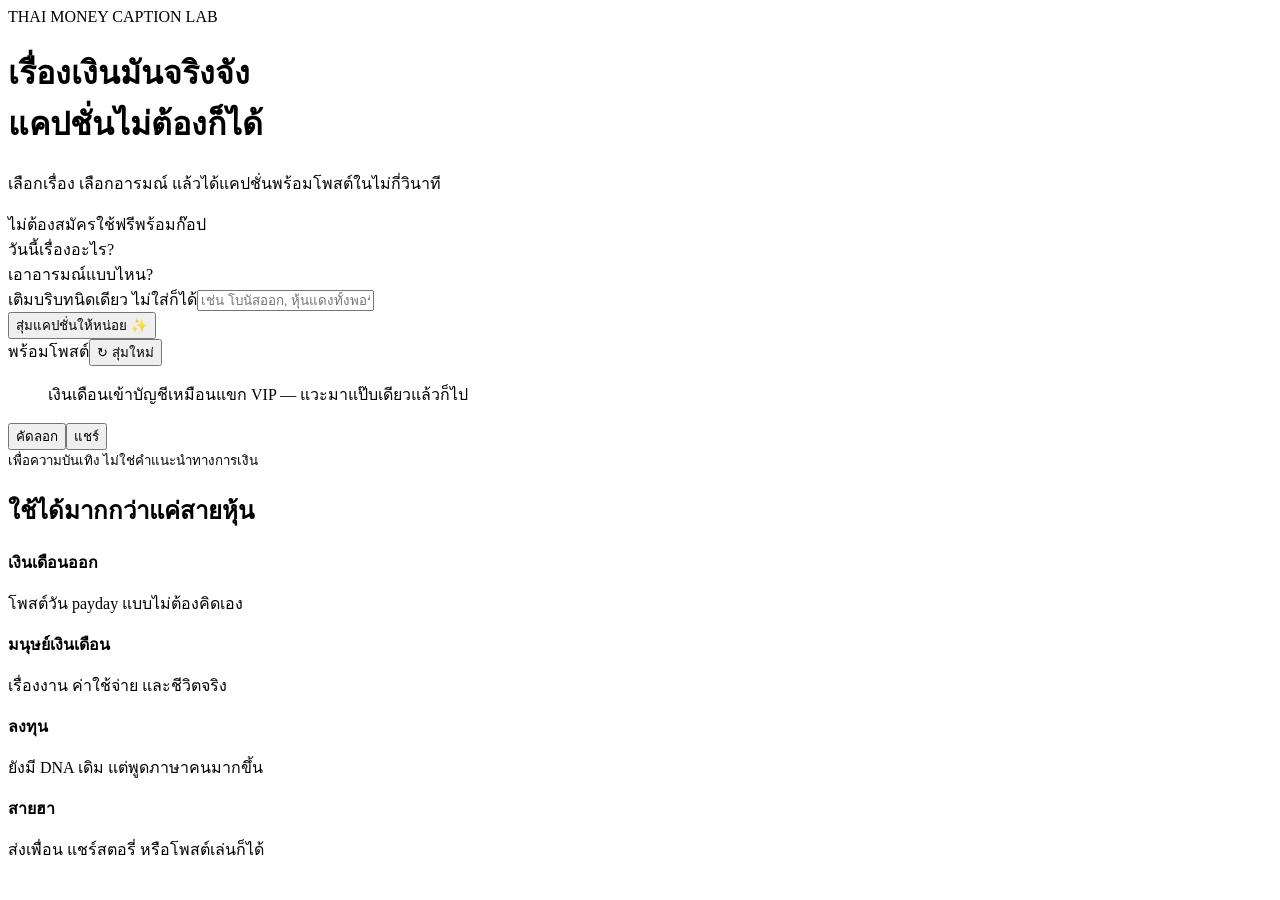
==== index.html @ fc8c6a6c "Add mass-friendly landing page" ====
<!doctype html>
<html lang="th">
<head>
<meta charset="utf-8">
<meta name="viewport" content="width=device-width,initial-scale=1">
<meta name="theme-color" content="#111111">
<title>Caption เงินๆ — แคปชั่นเรื่องเงินที่พร้อมโพสต์</title>
<meta name="description" content="สร้างแคปชั่นไทยเรื่องเงิน งาน ออม ลงทุน และชีวิตมนุษย์เงินเดือนในไม่กี่วินาที">
<link rel="stylesheet" href="styles.css">
</head>
<body>
<main class="shell">
<header class="hero">
<div class="eyebrow">THAI MONEY CAPTION LAB</div>
<h1>เรื่องเงินมันจริงจัง<br><span>แคปชั่นไม่ต้องก็ได้</span></h1>
<p>เลือกเรื่อง เลือกอารมณ์ แล้วได้แคปชั่นพร้อมโพสต์ในไม่กี่วินาที</p>
<div class="trust-row"><span>ไม่ต้องสมัคร</span><span>ใช้ฟรี</span><span>พร้อมก๊อป</span></div>
</header>
<section class="generator card">
<div class="field"><label>วันนี้เรื่องอะไร?</label><div id="topics" class="chips"></div></div>
<div class="field"><label>เอาอารมณ์แบบไหน?</label><div id="tones" class="chips"></div></div>
<div class="field"><label for="context">เติมบริบทนิดเดียว <span>ไม่ใส่ก็ได้</span></label><input id="context" maxlength="80" placeholder="เช่น โบนัสออก, หุ้นแดงทั้งพอร์ต, เดือนนี้อยากประหยัด"></div>
<button id="generate" class="primary">สุ่มแคปชั่นให้หน่อย ✨</button>
</section>
<section class="result card">
<div class="result-top"><span class="pill">พร้อมโพสต์</span><button id="refresh" class="ghost">↻ สุ่มใหม่</button></div>
<blockquote id="caption">เงินเดือนเข้าบัญชีเหมือนแขก VIP — แวะมาแป๊บเดียวแล้วก็ไป</blockquote>
<div class="actions"><button id="copy" class="secondary">คัดลอก</button><button id="share" class="secondary">แชร์</button></div>
<small>เพื่อความบันเทิง ไม่ใช่คำแนะนำทางการเงิน</small>
</section>
<section class="why"><h2>ใช้ได้มากกว่าแค่สายหุ้น</h2><div class="grid"><article><b>เงินเดือนออก</b><p>โพสต์วัน payday แบบไม่ต้องคิดเอง</p></article><article><b>มนุษย์เงินเดือน</b><p>เรื่องงาน ค่าใช้จ่าย และชีวิตจริง</p></article><article><b>ลงทุน</b><p>ยังมี DNA เดิม แต่พูดภาษาคนมากขึ้น</p></article><article><b>สายฮา</b><p>ส่งเพื่อน แชร์สตอรี่ หรือโพสต์เล่นก็ได้</p></article></div></section>
</main>
<div id="toast" class="toast" role="status"></div>
<script src="app.js"></script>
</body>
</html>
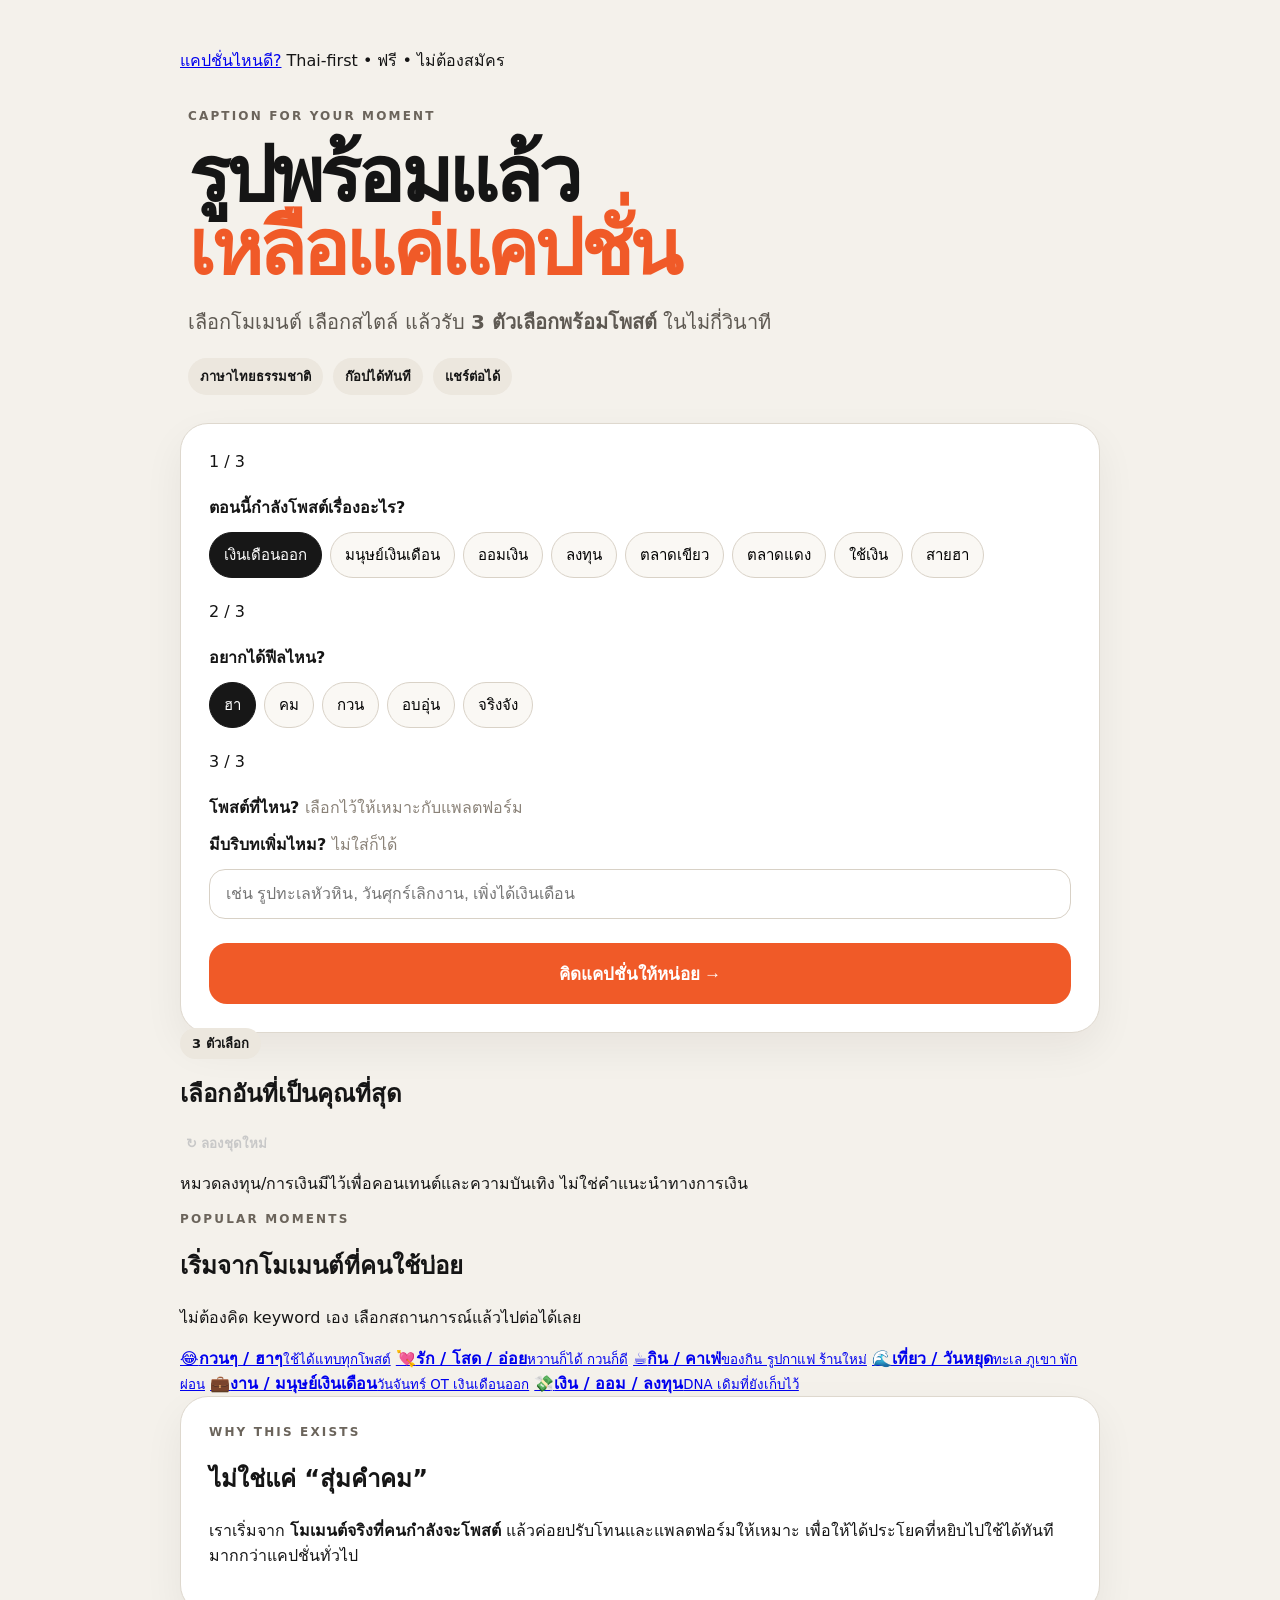
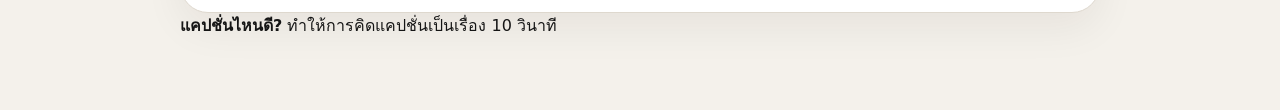
==== commit f2065486: "Reposition homepage as mass Thai caption engine" ====
--- a/index.html
+++ b/index.html
@@ -1,36 +1,101 @@
 <!doctype html>
 <html lang="th">
 <head>
-<meta charset="utf-8">
-<meta name="viewport" content="width=device-width,initial-scale=1">
-<meta name="theme-color" content="#111111">
-<title>Caption เงินๆ — แคปชั่นเรื่องเงินที่พร้อมโพสต์</title>
-<meta name="description" content="สร้างแคปชั่นไทยเรื่องเงิน งาน ออม ลงทุน และชีวิตมนุษย์เงินเดือนในไม่กี่วินาที">
-<link rel="stylesheet" href="styles.css">
+  <meta charset="utf-8">
+  <meta name="viewport" content="width=device-width,initial-scale=1">
+  <meta name="theme-color" content="#111111">
+  <title>แคปชั่นไหนดี — แคปชั่นไทยพร้อมโพสต์ กวนๆ รัก เที่ยว กิน งาน เงิน</title>
+  <meta name="description" content="คิดแคปชั่นไม่ออก? เลือกโมเมนต์และสไตล์ แล้วรับ 3 แคปชั่นไทยพร้อมโพสต์ สำหรับ IG TikTok Facebook และ Threads">
+  <meta property="og:title" content="แคปชั่นไหนดี — รูปพร้อมแล้ว เหลือแค่แคปชั่น">
+  <meta property="og:description" content="เลือกโมเมนต์ + สไตล์ แล้วรับ 3 แคปชั่นไทยพร้อมโพสต์">
+  <link rel="stylesheet" href="styles.css">
 </head>
 <body>
-<main class="shell">
-<header class="hero">
-<div class="eyebrow">THAI MONEY CAPTION LAB</div>
-<h1>เรื่องเงินมันจริงจัง<br><span>แคปชั่นไม่ต้องก็ได้</span></h1>
-<p>เลือกเรื่อง เลือกอารมณ์ แล้วได้แคปชั่นพร้อมโพสต์ในไม่กี่วินาที</p>
-<div class="trust-row"><span>ไม่ต้องสมัคร</span><span>ใช้ฟรี</span><span>พร้อมก๊อป</span></div>
-</header>
-<section class="generator card">
-<div class="field"><label>วันนี้เรื่องอะไร?</label><div id="topics" class="chips"></div></div>
-<div class="field"><label>เอาอารมณ์แบบไหน?</label><div id="tones" class="chips"></div></div>
-<div class="field"><label for="context">เติมบริบทนิดเดียว <span>ไม่ใส่ก็ได้</span></label><input id="context" maxlength="80" placeholder="เช่น โบนัสออก, หุ้นแดงทั้งพอร์ต, เดือนนี้อยากประหยัด"></div>
-<button id="generate" class="primary">สุ่มแคปชั่นให้หน่อย ✨</button>
-</section>
-<section class="result card">
-<div class="result-top"><span class="pill">พร้อมโพสต์</span><button id="refresh" class="ghost">↻ สุ่มใหม่</button></div>
-<blockquote id="caption">เงินเดือนเข้าบัญชีเหมือนแขก VIP — แวะมาแป๊บเดียวแล้วก็ไป</blockquote>
-<div class="actions"><button id="copy" class="secondary">คัดลอก</button><button id="share" class="secondary">แชร์</button></div>
-<small>เพื่อความบันเทิง ไม่ใช่คำแนะนำทางการเงิน</small>
-</section>
-<section class="why"><h2>ใช้ได้มากกว่าแค่สายหุ้น</h2><div class="grid"><article><b>เงินเดือนออก</b><p>โพสต์วัน payday แบบไม่ต้องคิดเอง</p></article><article><b>มนุษย์เงินเดือน</b><p>เรื่องงาน ค่าใช้จ่าย และชีวิตจริง</p></article><article><b>ลงทุน</b><p>ยังมี DNA เดิม แต่พูดภาษาคนมากขึ้น</p></article><article><b>สายฮา</b><p>ส่งเพื่อน แชร์สตอรี่ หรือโพสต์เล่นก็ได้</p></article></div></section>
-</main>
-<div id="toast" class="toast" role="status"></div>
-<script src="app.js"></script>
+  <main class="shell">
+    <nav class="nav">
+      <a class="brand" href="index.html">แคปชั่นไหนดี<span>?</span></a>
+      <span class="nav-note">Thai-first • ฟรี • ไม่ต้องสมัคร</span>
+    </nav>
+
+    <header class="hero">
+      <div class="eyebrow">CAPTION FOR YOUR MOMENT</div>
+      <h1>รูปพร้อมแล้ว<br><span>เหลือแค่แคปชั่น</span></h1>
+      <p>เลือกโมเมนต์ เลือกสไตล์ แล้วรับ <strong>3 ตัวเลือกพร้อมโพสต์</strong> ในไม่กี่วินาที</p>
+      <div class="trust-row"><span>ภาษาไทยธรรมชาติ</span><span>ก๊อปได้ทันที</span><span>แชร์ต่อได้</span></div>
+    </header>
+
+    <section class="generator card" aria-labelledby="generator-title">
+      <div class="section-kicker">1 / 3</div>
+      <div class="field">
+        <label id="generator-title">ตอนนี้กำลังโพสต์เรื่องอะไร?</label>
+        <div id="topics" class="chips topic-chips"></div>
+      </div>
+
+      <div class="section-kicker">2 / 3</div>
+      <div class="field">
+        <label>อยากได้ฟีลไหน?</label>
+        <div id="tones" class="chips"></div>
+      </div>
+
+      <div class="section-kicker">3 / 3</div>
+      <div class="field split-field">
+        <div>
+          <label>โพสต์ที่ไหน? <span>เลือกไว้ให้เหมาะกับแพลตฟอร์ม</span></label>
+          <div id="platforms" class="chips"></div>
+        </div>
+        <div>
+          <label for="context">มีบริบทเพิ่มไหม? <span>ไม่ใส่ก็ได้</span></label>
+          <input id="context" maxlength="90" placeholder="เช่น รูปทะเลหัวหิน, วันศุกร์เลิกงาน, เพิ่งได้เงินเดือน">
+        </div>
+      </div>
+
+      <button id="generate" class="primary">คิดแคปชั่นให้หน่อย <span>→</span></button>
+    </section>
+
+    <section class="result-wrap" aria-live="polite">
+      <div class="result-heading">
+        <div>
+          <span class="pill dark">3 ตัวเลือก</span>
+          <h2>เลือกอันที่เป็นคุณที่สุด</h2>
+        </div>
+        <button id="refresh" class="ghost">↻ ลองชุดใหม่</button>
+      </div>
+      <div id="results" class="results-grid"></div>
+      <p class="disclaimer">หมวดลงทุน/การเงินมีไว้เพื่อคอนเทนต์และความบันเทิง ไม่ใช่คำแนะนำทางการเงิน</p>
+    </section>
+
+    <section class="discover">
+      <div class="discover-head">
+        <div>
+          <div class="eyebrow">POPULAR MOMENTS</div>
+          <h2>เริ่มจากโมเมนต์ที่คนใช้บ่อย</h2>
+        </div>
+        <p>ไม่ต้องคิด keyword เอง เลือกสถานการณ์แล้วไปต่อได้เลย</p>
+      </div>
+      <div class="category-grid">
+        <a href="caption-funny.html"><span>😂</span><b>กวนๆ / ฮาๆ</b><small>ใช้ได้แทบทุกโพสต์</small></a>
+        <a href="caption-love.html"><span>💘</span><b>รัก / โสด / อ่อย</b><small>หวานก็ได้ กวนก็ดี</small></a>
+        <a href="caption-food.html"><span>☕</span><b>กิน / คาเฟ่</b><small>ของกิน รูปกาแฟ ร้านใหม่</small></a>
+        <a href="caption-travel.html"><span>🌊</span><b>เที่ยว / วันหยุด</b><small>ทะเล ภูเขา พักผ่อน</small></a>
+        <a href="caption-work.html"><span>💼</span><b>งาน / มนุษย์เงินเดือน</b><small>วันจันทร์ OT เงินเดือนออก</small></a>
+        <a href="caption-money.html"><span>💸</span><b>เงิน / ออม / ลงทุน</b><small>DNA เดิมที่ยังเก็บไว้</small></a>
+      </div>
+    </section>
+
+    <section class="positioning card">
+      <div>
+        <div class="eyebrow">WHY THIS EXISTS</div>
+        <h2>ไม่ใช่แค่ “สุ่มคำคม”</h2>
+      </div>
+      <p>เราเริ่มจาก <strong>โมเมนต์จริงที่คนกำลังจะโพสต์</strong> แล้วค่อยปรับโทนและแพลตฟอร์มให้เหมาะ เพื่อให้ได้ประโยคที่หยิบไปใช้ได้ทันทีมากกว่าแคปชั่นทั่วไป</p>
+    </section>
+
+    <footer>
+      <b>แคปชั่นไหนดี?</b>
+      <span>ทำให้การคิดแคปชั่นเป็นเรื่อง 10 วินาที</span>
+    </footer>
+  </main>
+  <div id="toast" class="toast" role="status"></div>
+  <script src="app.js"></script>
 </body>
 </html>
--- a/styles.css
+++ b/styles.css
@@ -0,0 +1 @@
+*{box-sizing:border-box}body{margin:0;font-family:Inter,system-ui,-apple-system,BlinkMacSystemFont,"Segoe UI",sans-serif;background:#f4f1eb;color:#151515}.shell{width:min(920px,92vw);margin:auto;padding:48px 0 72px}.hero{padding:36px 8px 28px}.eyebrow{font-size:12px;letter-spacing:.18em;font-weight:800;color:#6b645b}.hero h1{font-size:clamp(42px,8vw,78px);line-height:.94;margin:16px 0 20px;letter-spacing:-.05em}.hero h1 span{color:#f05a28}.hero p{font-size:20px;line-height:1.6;color:#5e5952;max-width:620px}.trust-row{display:flex;gap:10px;flex-wrap:wrap;margin-top:20px}.trust-row span,.pill{background:#ece7de;border-radius:999px;padding:8px 12px;font-size:13px;font-weight:700}.card{background:#fff;border:1px solid #ded8ce;border-radius:28px;padding:28px;box-shadow:0 16px 40px rgba(28,24,20,.06)}.generator{display:grid;gap:24px}.field label{display:block;font-weight:800;margin-bottom:12px}.field label span{font-weight:500;color:#8a8278}.chips{display:flex;flex-wrap:wrap;gap:8px}.chip{border:1px solid #d9d2c7;background:#faf8f4;padding:10px 14px;border-radius:999px;cursor:pointer;font-size:15px}.chip.active{background:#171717;color:#fff;border-color:#171717}input{width:100%;border:1px solid #d8d1c6;border-radius:16px;padding:15px 16px;font-size:16px;outline:none}input:focus{border-color:#171717}.primary,.secondary,.ghost{border:0;cursor:pointer;font-weight:800}.primary{background:#f05a28;color:#fff;border-radius:18px;padding:17px;font-size:17px}.primary:hover{transform:translateY(-1px)}.result{margin-top:18px;background:#171717;color:#fff}.result-top{display:flex;justify-content:space-between;align-items:center}.result .pill{background:#2a2a2a}.ghost{background:transparent;color:#c8c8c8}.result blockquote{margin:30px 0;font-size:clamp(26px,5vw,42px);line-height:1.25;font-weight:800;letter-spacing:-.03em}.actions{display:flex;gap:10px}.secondary{background:#fff;color:#171717;padding:12px 16px;border-radius:14px}.result small{display:block;color:#8f8f8f;margin-top:18px}.why{padding:44px 4px}.why h2{font-size:32px}.grid{display:grid;grid-template-columns:repeat(2,1fr);gap:12px}.grid article{background:#ebe5db;border-radius:22px;padding:22px}.grid b{font-size:18px}.grid p{color:#6b645b;line-height:1.5}.toast{position:fixed;left:50%;bottom:28px;transform:translateX(-50%) translateY(20px);background:#171717;color:#fff;padding:12px 16px;border-radius:999px;opacity:0;pointer-events:none;transition:.2s}.toast.show{opacity:1;transform:translateX(-50%) translateY(0)}@media(max-width:620px){.shell{padding-top:20px}.hero{padding-top:12px}.card{padding:20px;border-radius:22px}.grid{grid-template-columns:1fr}.hero p{font-size:17px}}
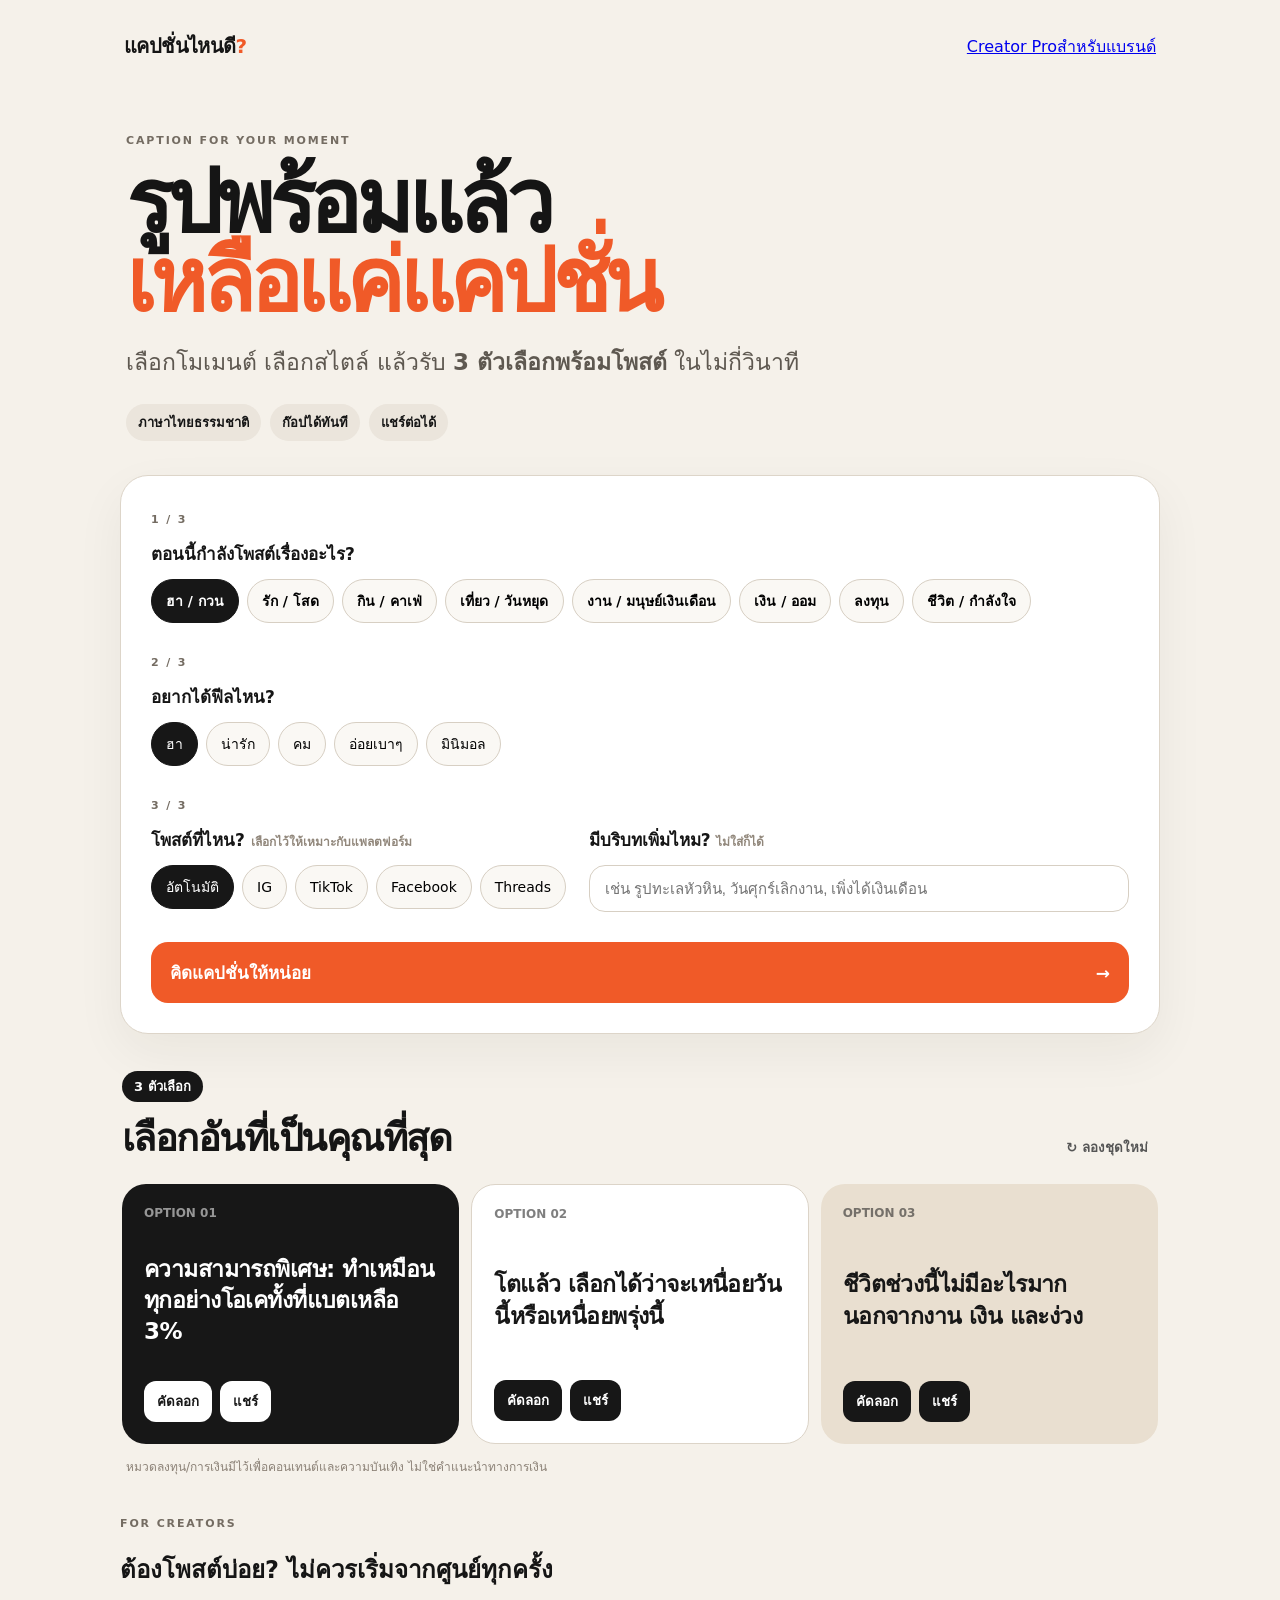
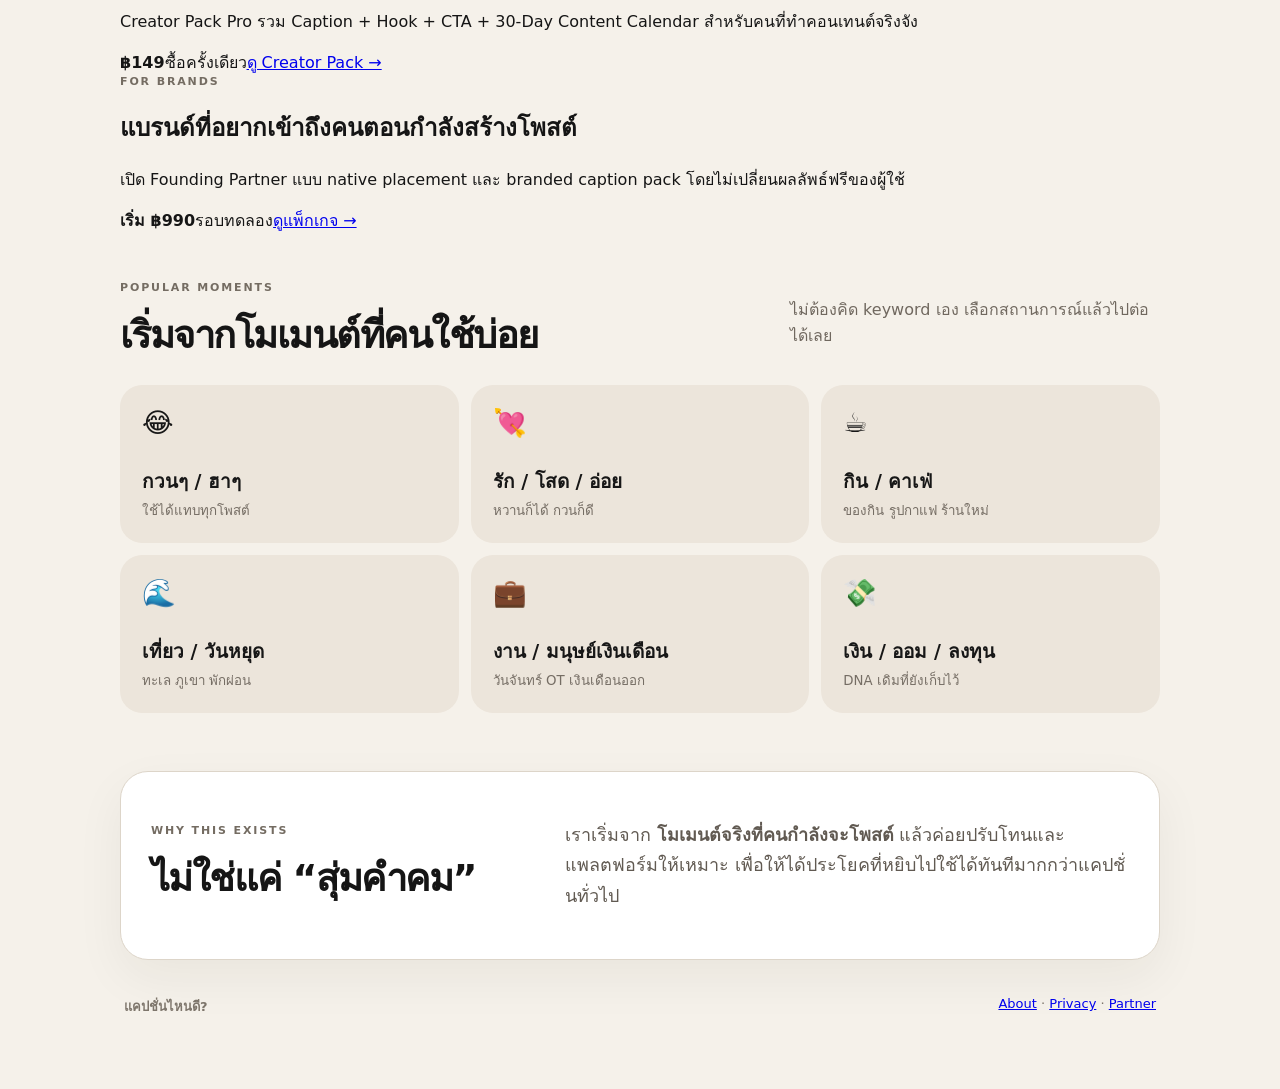
==== commit c3d8b0dd: "Add monetization paths to homepage" ====
--- a/index.html
+++ b/index.html
@@ -14,7 +14,7 @@
   <main class="shell">
     <nav class="nav">
       <a class="brand" href="index.html">แคปชั่นไหนดี<span>?</span></a>
-      <span class="nav-note">Thai-first • ฟรี • ไม่ต้องสมัคร</span>
+      <div class="nav-links"><a href="pro.html">Creator Pro</a><a href="partners.html">สำหรับแบรนด์</a></div>
     </nav>
 
     <header class="hero">
@@ -30,13 +30,11 @@
         <label id="generator-title">ตอนนี้กำลังโพสต์เรื่องอะไร?</label>
         <div id="topics" class="chips topic-chips"></div>
       </div>
-
       <div class="section-kicker">2 / 3</div>
       <div class="field">
         <label>อยากได้ฟีลไหน?</label>
         <div id="tones" class="chips"></div>
       </div>
-
       <div class="section-kicker">3 / 3</div>
       <div class="field split-field">
         <div>
@@ -48,28 +46,32 @@
           <input id="context" maxlength="90" placeholder="เช่น รูปทะเลหัวหิน, วันศุกร์เลิกงาน, เพิ่งได้เงินเดือน">
         </div>
       </div>
-
       <button id="generate" class="primary">คิดแคปชั่นให้หน่อย <span>→</span></button>
     </section>
 
     <section class="result-wrap" aria-live="polite">
       <div class="result-heading">
-        <div>
-          <span class="pill dark">3 ตัวเลือก</span>
-          <h2>เลือกอันที่เป็นคุณที่สุด</h2>
-        </div>
+        <div><span class="pill dark">3 ตัวเลือก</span><h2>เลือกอันที่เป็นคุณที่สุด</h2></div>
         <button id="refresh" class="ghost">↻ ลองชุดใหม่</button>
       </div>
       <div id="results" class="results-grid"></div>
       <p class="disclaimer">หมวดลงทุน/การเงินมีไว้เพื่อคอนเทนต์และความบันเทิง ไม่ใช่คำแนะนำทางการเงิน</p>
     </section>
 
+    <section class="revenue-strip">
+      <article class="revenue-card pro">
+        <div><div class="eyebrow">FOR CREATORS</div><h2>ต้องโพสต์บ่อย? ไม่ควรเริ่มจากศูนย์ทุกครั้ง</h2><p>Creator Pack Pro รวม Caption + Hook + CTA + 30-Day Content Calendar สำหรับคนที่ทำคอนเทนต์จริงจัง</p></div>
+        <div class="revenue-side"><strong>฿149</strong><span>ซื้อครั้งเดียว</span><a href="pro.html">ดู Creator Pack →</a></div>
+      </article>
+      <article class="revenue-card sponsor">
+        <div><div class="eyebrow">FOR BRANDS</div><h2>แบรนด์ที่อยากเข้าถึงคนตอนกำลังสร้างโพสต์</h2><p>เปิด Founding Partner แบบ native placement และ branded caption pack โดยไม่เปลี่ยนผลลัพธ์ฟรีของผู้ใช้</p></div>
+        <div class="revenue-side"><strong>เริ่ม ฿990</strong><span>รอบทดลอง</span><a href="partners.html">ดูแพ็กเกจ →</a></div>
+      </article>
+    </section>
+
     <section class="discover">
       <div class="discover-head">
-        <div>
-          <div class="eyebrow">POPULAR MOMENTS</div>
-          <h2>เริ่มจากโมเมนต์ที่คนใช้บ่อย</h2>
-        </div>
+        <div><div class="eyebrow">POPULAR MOMENTS</div><h2>เริ่มจากโมเมนต์ที่คนใช้บ่อย</h2></div>
         <p>ไม่ต้องคิด keyword เอง เลือกสถานการณ์แล้วไปต่อได้เลย</p>
       </div>
       <div class="category-grid">
@@ -83,19 +85,18 @@
     </section>
 
     <section class="positioning card">
-      <div>
-        <div class="eyebrow">WHY THIS EXISTS</div>
-        <h2>ไม่ใช่แค่ “สุ่มคำคม”</h2>
-      </div>
+      <div><div class="eyebrow">WHY THIS EXISTS</div><h2>ไม่ใช่แค่ “สุ่มคำคม”</h2></div>
       <p>เราเริ่มจาก <strong>โมเมนต์จริงที่คนกำลังจะโพสต์</strong> แล้วค่อยปรับโทนและแพลตฟอร์มให้เหมาะ เพื่อให้ได้ประโยคที่หยิบไปใช้ได้ทันทีมากกว่าแคปชั่นทั่วไป</p>
     </section>
 
     <footer>
       <b>แคปชั่นไหนดี?</b>
-      <span>ทำให้การคิดแคปชั่นเป็นเรื่อง 10 วินาที</span>
+      <span><a href="about.html">About</a> · <a href="privacy.html">Privacy</a> · <a href="partners.html">Partner</a></span>
     </footer>
   </main>
   <div id="toast" class="toast" role="status"></div>
+  <script src="monetization.js"></script>
   <script src="app.js"></script>
+  <script src="revenue.js"></script>
 </body>
 </html>
--- a/styles.css
+++ b/styles.css
@@ -1 +1 @@
-*{box-sizing:border-box}body{margin:0;font-family:Inter,system-ui,-apple-system,BlinkMacSystemFont,"Segoe UI",sans-serif;background:#f4f1eb;color:#151515}.shell{width:min(920px,92vw);margin:auto;padding:48px 0 72px}.hero{padding:36px 8px 28px}.eyebrow{font-size:12px;letter-spacing:.18em;font-weight:800;color:#6b645b}.hero h1{font-size:clamp(42px,8vw,78px);line-height:.94;margin:16px 0 20px;letter-spacing:-.05em}.hero h1 span{color:#f05a28}.hero p{font-size:20px;line-height:1.6;color:#5e5952;max-width:620px}.trust-row{display:flex;gap:10px;flex-wrap:wrap;margin-top:20px}.trust-row span,.pill{background:#ece7de;border-radius:999px;padding:8px 12px;font-size:13px;font-weight:700}.card{background:#fff;border:1px solid #ded8ce;border-radius:28px;padding:28px;box-shadow:0 16px 40px rgba(28,24,20,.06)}.generator{display:grid;gap:24px}.field label{display:block;font-weight:800;margin-bottom:12px}.field label span{font-weight:500;color:#8a8278}.chips{display:flex;flex-wrap:wrap;gap:8px}.chip{border:1px solid #d9d2c7;background:#faf8f4;padding:10px 14px;border-radius:999px;cursor:pointer;font-size:15px}.chip.active{background:#171717;color:#fff;border-color:#171717}input{width:100%;border:1px solid #d8d1c6;border-radius:16px;padding:15px 16px;font-size:16px;outline:none}input:focus{border-color:#171717}.primary,.secondary,.ghost{border:0;cursor:pointer;font-weight:800}.primary{background:#f05a28;color:#fff;border-radius:18px;padding:17px;font-size:17px}.primary:hover{transform:translateY(-1px)}.result{margin-top:18px;background:#171717;color:#fff}.result-top{display:flex;justify-content:space-between;align-items:center}.result .pill{background:#2a2a2a}.ghost{background:transparent;color:#c8c8c8}.result blockquote{margin:30px 0;font-size:clamp(26px,5vw,42px);line-height:1.25;font-weight:800;letter-spacing:-.03em}.actions{display:flex;gap:10px}.secondary{background:#fff;color:#171717;padding:12px 16px;border-radius:14px}.result small{display:block;color:#8f8f8f;margin-top:18px}.why{padding:44px 4px}.why h2{font-size:32px}.grid{display:grid;grid-template-columns:repeat(2,1fr);gap:12px}.grid article{background:#ebe5db;border-radius:22px;padding:22px}.grid b{font-size:18px}.grid p{color:#6b645b;line-height:1.5}.toast{position:fixed;left:50%;bottom:28px;transform:translateX(-50%) translateY(20px);background:#171717;color:#fff;padding:12px 16px;border-radius:999px;opacity:0;pointer-events:none;transition:.2s}.toast.show{opacity:1;transform:translateX(-50%) translateY(0)}@media(max-width:620px){.shell{padding-top:20px}.hero{padding-top:12px}.card{padding:20px;border-radius:22px}.grid{grid-template-columns:1fr}.hero p{font-size:17px}}+*{box-sizing:border-box}html{scroll-behavior:smooth}body{margin:0;font-family:Inter,system-ui,-apple-system,BlinkMacSystemFont,"Segoe UI",sans-serif;background:#f5f1ea;color:#151515}.shell{width:min(1040px,92vw);margin:auto;padding:22px 0 72px}.nav{display:flex;justify-content:space-between;align-items:center;padding:8px 4px 20px}.brand{font-size:20px;font-weight:900;text-decoration:none;color:#151515;letter-spacing:-.03em}.brand span{color:#f05a28}.nav-note{font-size:13px;color:#756d63}.hero{padding:52px 6px 34px}.eyebrow,.section-kicker{font-size:11px;letter-spacing:.17em;font-weight:900;color:#746c62}.hero h1{font-size:clamp(48px,8vw,86px);line-height:.92;margin:16px 0 22px;letter-spacing:-.06em;max-width:900px}.hero h1 span{color:#f05a28}.hero p{font-size:clamp(18px,2.2vw,23px);line-height:1.6;color:#5e5850;max-width:720px}.trust-row{display:flex;gap:9px;flex-wrap:wrap;margin-top:22px}.trust-row span,.pill{background:#ebe5dc;border-radius:999px;padding:8px 12px;font-size:13px;font-weight:800}.card{background:#fff;border:1px solid #ddd5c9;border-radius:28px;padding:30px;box-shadow:0 18px 50px rgba(43,34,24,.055)}.generator{display:grid;gap:14px}.section-kicker{margin-top:7px}.field{margin-bottom:12px}.field label{display:block;font-weight:900;font-size:17px;margin-bottom:12px}.field label span{font-size:12px;font-weight:600;color:#91877b}.chips{display:flex;flex-wrap:wrap;gap:8px}.chip{border:1px solid #d7cfc3;background:#faf8f4;padding:10px 14px;border-radius:999px;cursor:pointer;font-size:14px;transition:.15s}.chip:hover{transform:translateY(-1px);border-color:#999084}.chip.active{background:#171717;color:#fff;border-color:#171717}.topic-chips .chip{font-weight:800}.split-field{display:grid;grid-template-columns:1fr 1.3fr;gap:22px}input{width:100%;border:1px solid #d7cfc3;border-radius:16px;padding:14px 15px;font-size:15px;outline:none;background:#fff}input:focus{border-color:#171717;box-shadow:0 0 0 3px rgba(23,23,23,.05)}button{font-family:inherit}.primary,.secondary,.ghost{border:0;cursor:pointer;font-weight:900}.primary{display:flex;align-items:center;justify-content:space-between;background:#f05a28;color:#fff;border-radius:17px;padding:17px 19px;font-size:17px;margin-top:4px}.primary:hover{transform:translateY(-1px)}.result-wrap{padding:42px 2px 28px}.result-heading{display:flex;justify-content:space-between;align-items:end;gap:18px;margin-bottom:16px}.result-heading h2,.discover h2,.positioning h2{font-size:clamp(26px,4vw,38px);letter-spacing:-.04em;margin:10px 0 0}.pill.dark{background:#171717;color:#fff}.ghost{background:transparent;color:#555;padding:10px}.results-grid{display:grid;grid-template-columns:repeat(3,1fr);gap:12px}.result-card{display:flex;flex-direction:column;justify-content:space-between;min-height:260px;background:#171717;color:#fff;border-radius:24px;padding:22px}.result-card:nth-child(2){background:#fff;color:#171717;border:1px solid #dcd4c8}.result-card:nth-child(3){background:#e9dfd0;color:#171717}.result-number{font-size:12px;font-weight:900;opacity:.55}.result-text{font-size:23px;line-height:1.35;font-weight:900;letter-spacing:-.025em;margin:22px 0}.result-actions{display:flex;gap:8px}.secondary{background:#fff;color:#171717;padding:10px 13px;border-radius:12px}.result-card:nth-child(2) .secondary,.result-card:nth-child(3) .secondary{background:#171717;color:#fff}.disclaimer{font-size:12px;color:#8b8176;margin:13px 4px}.discover{padding:48px 0}.discover-head{display:flex;justify-content:space-between;align-items:end;gap:24px;margin-bottom:20px}.discover-head p{max-width:370px;color:#70685f;line-height:1.6}.category-grid{display:grid;grid-template-columns:repeat(3,1fr);gap:12px}.category-grid a{display:flex;flex-direction:column;min-height:158px;text-decoration:none;color:#171717;background:#ece5db;border-radius:22px;padding:22px;transition:.15s}.category-grid a:hover{transform:translateY(-3px)}.category-grid span{font-size:27px}.category-grid b{font-size:19px;margin-top:auto}.category-grid small{color:#756d64;margin-top:4px}.positioning{display:grid;grid-template-columns:.8fr 1.2fr;gap:38px;align-items:center;margin-top:10px}.positioning p{font-size:18px;line-height:1.7;color:#615a52}footer{display:flex;justify-content:space-between;color:#7d756b;padding:36px 4px 0;font-size:13px}.toast{position:fixed;left:50%;bottom:26px;transform:translateX(-50%) translateY(18px);background:#171717;color:#fff;padding:11px 15px;border-radius:999px;opacity:0;pointer-events:none;transition:.2s;z-index:9}.toast.show{opacity:1;transform:translateX(-50%) translateY(0)}.seo-page .hero{padding-bottom:20px}.caption-list{display:grid;gap:10px;margin:18px 0}.caption-row{display:flex;justify-content:space-between;gap:18px;align-items:center;background:#fff;border:1px solid #ded6cb;border-radius:17px;padding:16px}.caption-row p{margin:0;font-weight:750;line-height:1.45}.back-link{display:inline-block;margin-top:18px;color:#151515;font-weight:800}.cta-box{margin-top:28px}@media(max-width:760px){.shell{padding-top:10px}.nav-note{display:none}.hero{padding:36px 2px 26px}.card{padding:21px;border-radius:22px}.split-field,.positioning{grid-template-columns:1fr}.results-grid,.category-grid{grid-template-columns:1fr}.result-card{min-height:190px}.discover-head,.result-heading{align-items:flex-start;flex-direction:column}.result-heading .ghost{padding-left:0}.discover{padding:38px 0}.category-grid a{min-height:126px}footer{flex-direction:column;gap:6px}}
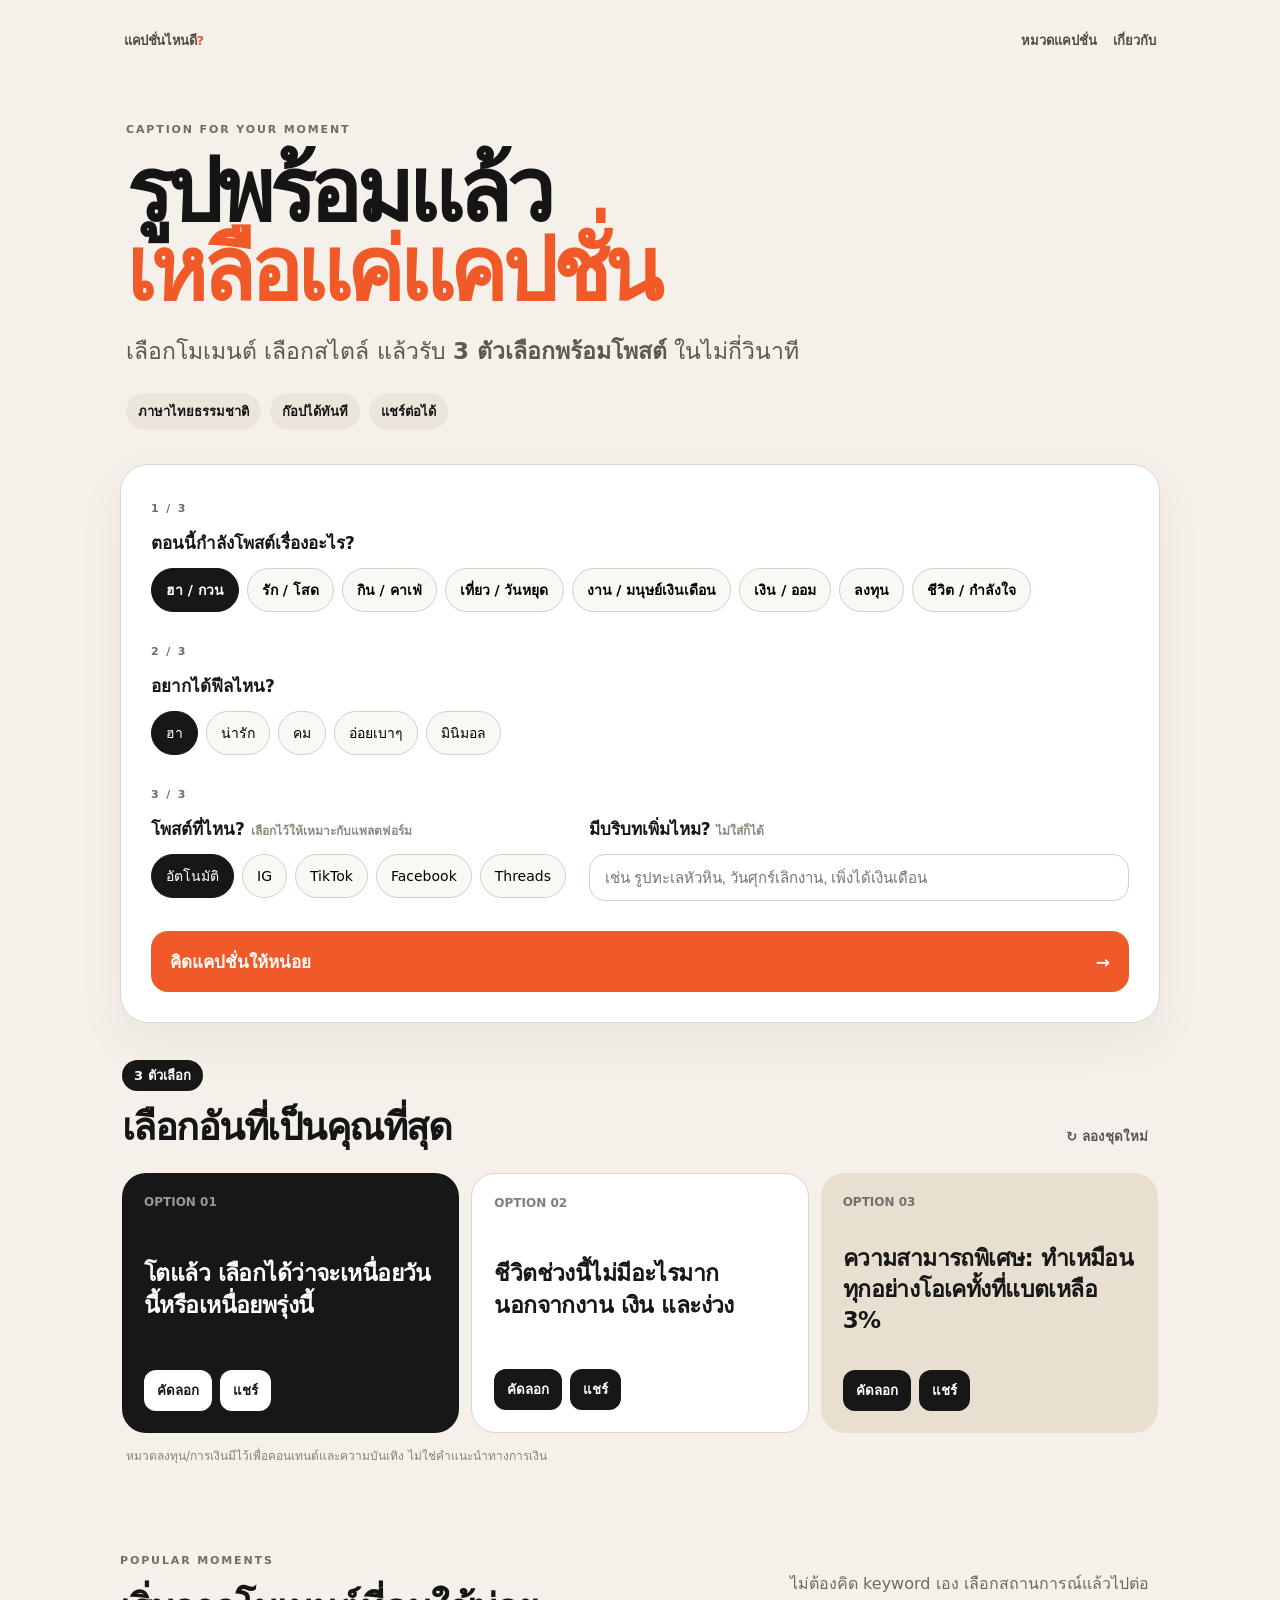
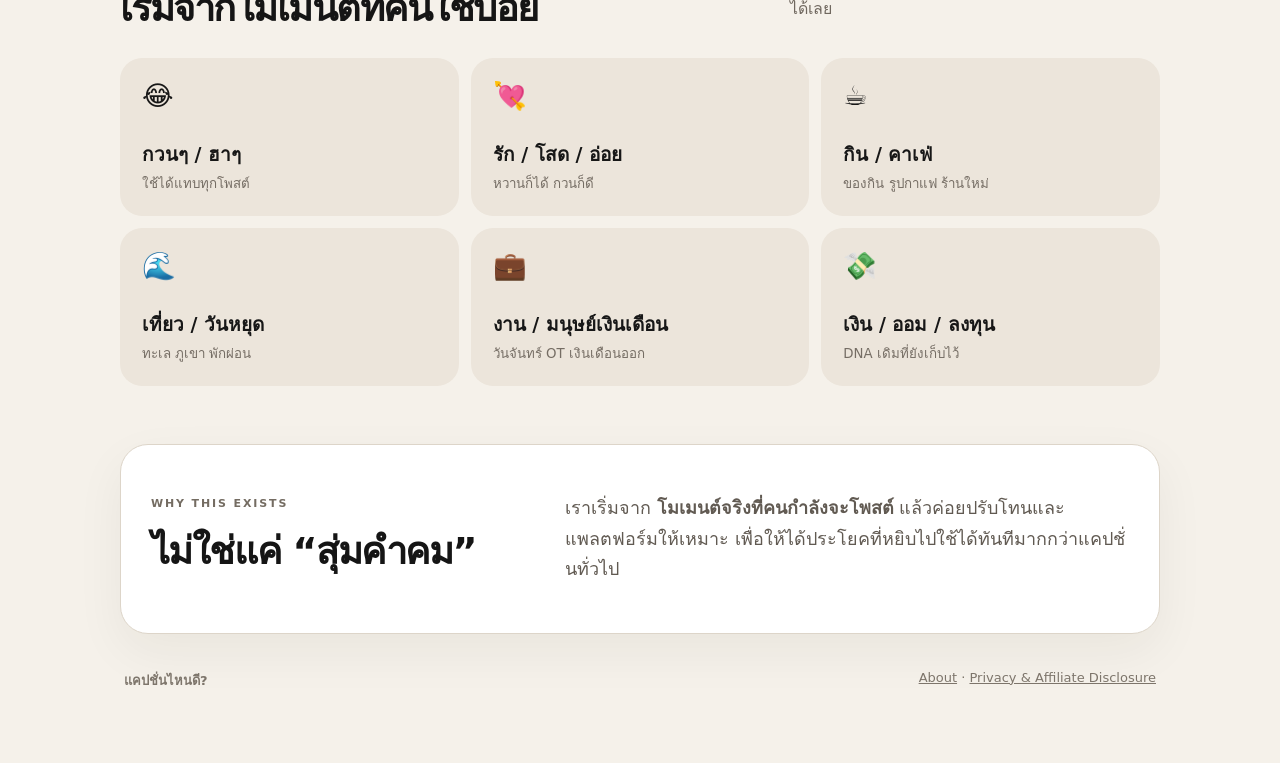
==== commit 6a004e3d: "Refocus homepage on free tool with AdSense and affiliate monetization" ====
--- a/index.html
+++ b/index.html
@@ -14,7 +14,7 @@
   <main class="shell">
     <nav class="nav">
       <a class="brand" href="index.html">แคปชั่นไหนดี<span>?</span></a>
-      <div class="nav-links"><a href="pro.html">Creator Pro</a><a href="partners.html">สำหรับแบรนด์</a></div>
+      <div class="nav-links"><a href="#popular">หมวดแคปชั่น</a><a href="about.html">เกี่ยวกับ</a></div>
     </nav>
 
     <header class="hero">
@@ -58,18 +58,7 @@
       <p class="disclaimer">หมวดลงทุน/การเงินมีไว้เพื่อคอนเทนต์และความบันเทิง ไม่ใช่คำแนะนำทางการเงิน</p>
     </section>
 
-    <section class="revenue-strip">
-      <article class="revenue-card pro">
-        <div><div class="eyebrow">FOR CREATORS</div><h2>ต้องโพสต์บ่อย? ไม่ควรเริ่มจากศูนย์ทุกครั้ง</h2><p>Creator Pack Pro รวม Caption + Hook + CTA + 30-Day Content Calendar สำหรับคนที่ทำคอนเทนต์จริงจัง</p></div>
-        <div class="revenue-side"><strong>฿149</strong><span>ซื้อครั้งเดียว</span><a href="pro.html">ดู Creator Pack →</a></div>
-      </article>
-      <article class="revenue-card sponsor">
-        <div><div class="eyebrow">FOR BRANDS</div><h2>แบรนด์ที่อยากเข้าถึงคนตอนกำลังสร้างโพสต์</h2><p>เปิด Founding Partner แบบ native placement และ branded caption pack โดยไม่เปลี่ยนผลลัพธ์ฟรีของผู้ใช้</p></div>
-        <div class="revenue-side"><strong>เริ่ม ฿990</strong><span>รอบทดลอง</span><a href="partners.html">ดูแพ็กเกจ →</a></div>
-      </article>
-    </section>
-
-    <section class="discover">
+    <section class="discover" id="popular">
       <div class="discover-head">
         <div><div class="eyebrow">POPULAR MOMENTS</div><h2>เริ่มจากโมเมนต์ที่คนใช้บ่อย</h2></div>
         <p>ไม่ต้องคิด keyword เอง เลือกสถานการณ์แล้วไปต่อได้เลย</p>
@@ -91,7 +80,7 @@
 
     <footer>
       <b>แคปชั่นไหนดี?</b>
-      <span><a href="about.html">About</a> · <a href="privacy.html">Privacy</a> · <a href="partners.html">Partner</a></span>
+      <span><a href="about.html">About</a> · <a href="privacy.html">Privacy & Affiliate Disclosure</a></span>
     </footer>
   </main>
   <div id="toast" class="toast" role="status"></div>
--- a/styles.css
+++ b/styles.css
@@ -1 +1 @@
-*{box-sizing:border-box}html{scroll-behavior:smooth}body{margin:0;font-family:Inter,system-ui,-apple-system,BlinkMacSystemFont,"Segoe UI",sans-serif;background:#f5f1ea;color:#151515}.shell{width:min(1040px,92vw);margin:auto;padding:22px 0 72px}.nav{display:flex;justify-content:space-between;align-items:center;padding:8px 4px 20px}.brand{font-size:20px;font-weight:900;text-decoration:none;color:#151515;letter-spacing:-.03em}.brand span{color:#f05a28}.nav-note{font-size:13px;color:#756d63}.hero{padding:52px 6px 34px}.eyebrow,.section-kicker{font-size:11px;letter-spacing:.17em;font-weight:900;color:#746c62}.hero h1{font-size:clamp(48px,8vw,86px);line-height:.92;margin:16px 0 22px;letter-spacing:-.06em;max-width:900px}.hero h1 span{color:#f05a28}.hero p{font-size:clamp(18px,2.2vw,23px);line-height:1.6;color:#5e5850;max-width:720px}.trust-row{display:flex;gap:9px;flex-wrap:wrap;margin-top:22px}.trust-row span,.pill{background:#ebe5dc;border-radius:999px;padding:8px 12px;font-size:13px;font-weight:800}.card{background:#fff;border:1px solid #ddd5c9;border-radius:28px;padding:30px;box-shadow:0 18px 50px rgba(43,34,24,.055)}.generator{display:grid;gap:14px}.section-kicker{margin-top:7px}.field{margin-bottom:12px}.field label{display:block;font-weight:900;font-size:17px;margin-bottom:12px}.field label span{font-size:12px;font-weight:600;color:#91877b}.chips{display:flex;flex-wrap:wrap;gap:8px}.chip{border:1px solid #d7cfc3;background:#faf8f4;padding:10px 14px;border-radius:999px;cursor:pointer;font-size:14px;transition:.15s}.chip:hover{transform:translateY(-1px);border-color:#999084}.chip.active{background:#171717;color:#fff;border-color:#171717}.topic-chips .chip{font-weight:800}.split-field{display:grid;grid-template-columns:1fr 1.3fr;gap:22px}input{width:100%;border:1px solid #d7cfc3;border-radius:16px;padding:14px 15px;font-size:15px;outline:none;background:#fff}input:focus{border-color:#171717;box-shadow:0 0 0 3px rgba(23,23,23,.05)}button{font-family:inherit}.primary,.secondary,.ghost{border:0;cursor:pointer;font-weight:900}.primary{display:flex;align-items:center;justify-content:space-between;background:#f05a28;color:#fff;border-radius:17px;padding:17px 19px;font-size:17px;margin-top:4px}.primary:hover{transform:translateY(-1px)}.result-wrap{padding:42px 2px 28px}.result-heading{display:flex;justify-content:space-between;align-items:end;gap:18px;margin-bottom:16px}.result-heading h2,.discover h2,.positioning h2{font-size:clamp(26px,4vw,38px);letter-spacing:-.04em;margin:10px 0 0}.pill.dark{background:#171717;color:#fff}.ghost{background:transparent;color:#555;padding:10px}.results-grid{display:grid;grid-template-columns:repeat(3,1fr);gap:12px}.result-card{display:flex;flex-direction:column;justify-content:space-between;min-height:260px;background:#171717;color:#fff;border-radius:24px;padding:22px}.result-card:nth-child(2){background:#fff;color:#171717;border:1px solid #dcd4c8}.result-card:nth-child(3){background:#e9dfd0;color:#171717}.result-number{font-size:12px;font-weight:900;opacity:.55}.result-text{font-size:23px;line-height:1.35;font-weight:900;letter-spacing:-.025em;margin:22px 0}.result-actions{display:flex;gap:8px}.secondary{background:#fff;color:#171717;padding:10px 13px;border-radius:12px}.result-card:nth-child(2) .secondary,.result-card:nth-child(3) .secondary{background:#171717;color:#fff}.disclaimer{font-size:12px;color:#8b8176;margin:13px 4px}.discover{padding:48px 0}.discover-head{display:flex;justify-content:space-between;align-items:end;gap:24px;margin-bottom:20px}.discover-head p{max-width:370px;color:#70685f;line-height:1.6}.category-grid{display:grid;grid-template-columns:repeat(3,1fr);gap:12px}.category-grid a{display:flex;flex-direction:column;min-height:158px;text-decoration:none;color:#171717;background:#ece5db;border-radius:22px;padding:22px;transition:.15s}.category-grid a:hover{transform:translateY(-3px)}.category-grid span{font-size:27px}.category-grid b{font-size:19px;margin-top:auto}.category-grid small{color:#756d64;margin-top:4px}.positioning{display:grid;grid-template-columns:.8fr 1.2fr;gap:38px;align-items:center;margin-top:10px}.positioning p{font-size:18px;line-height:1.7;color:#615a52}footer{display:flex;justify-content:space-between;color:#7d756b;padding:36px 4px 0;font-size:13px}.toast{position:fixed;left:50%;bottom:26px;transform:translateX(-50%) translateY(18px);background:#171717;color:#fff;padding:11px 15px;border-radius:999px;opacity:0;pointer-events:none;transition:.2s;z-index:9}.toast.show{opacity:1;transform:translateX(-50%) translateY(0)}.seo-page .hero{padding-bottom:20px}.caption-list{display:grid;gap:10px;margin:18px 0}.caption-row{display:flex;justify-content:space-between;gap:18px;align-items:center;background:#fff;border:1px solid #ded6cb;border-radius:17px;padding:16px}.caption-row p{margin:0;font-weight:750;line-height:1.45}.back-link{display:inline-block;margin-top:18px;color:#151515;font-weight:800}.cta-box{margin-top:28px}@media(max-width:760px){.shell{padding-top:10px}.nav-note{display:none}.hero{padding:36px 2px 26px}.card{padding:21px;border-radius:22px}.split-field,.positioning{grid-template-columns:1fr}.results-grid,.category-grid{grid-template-columns:1fr}.result-card{min-height:190px}.discover-head,.result-heading{align-items:flex-start;flex-direction:column}.result-heading .ghost{padding-left:0}.discover{padding:38px 0}.category-grid a{min-height:126px}footer{flex-direction:column;gap:6px}}+*{box-sizing:border-box}html{scroll-behavior:smooth}body{margin:0;font-family:Inter,system-ui,-apple-system,BlinkMacSystemFont,"Segoe UI",sans-serif;background:#f5f1ea;color:#151515}.shell{width:min(1040px,92vw);margin:auto;padding:22px 0 72px}.nav{display:flex;justify-content:space-between;align-items:center;padding:8px 4px 20px}.brand{font-size:20px;font-weight:900;text-decoration:none;color:#151515;letter-spacing:-.03em}.brand span{color:#f05a28}.nav-note{font-size:13px;color:#756d63}.nav-links{display:flex;gap:16px}.nav-links a,.nav a{color:#4f4942;text-decoration:none;font-size:13px;font-weight:800}.hero{padding:52px 6px 34px}.eyebrow,.section-kicker{font-size:11px;letter-spacing:.17em;font-weight:900;color:#746c62}.hero h1{font-size:clamp(48px,8vw,86px);line-height:.92;margin:16px 0 22px;letter-spacing:-.06em;max-width:900px}.hero h1 span{color:#f05a28}.hero p{font-size:clamp(18px,2.2vw,23px);line-height:1.6;color:#5e5850;max-width:720px}.trust-row{display:flex;gap:9px;flex-wrap:wrap;margin-top:22px}.trust-row span,.pill{background:#ebe5dc;border-radius:999px;padding:8px 12px;font-size:13px;font-weight:800}.card{background:#fff;border:1px solid #ddd5c9;border-radius:28px;padding:30px;box-shadow:0 18px 50px rgba(43,34,24,.055)}.generator{display:grid;gap:14px}.section-kicker{margin-top:7px}.field{margin-bottom:12px}.field label{display:block;font-weight:900;font-size:17px;margin-bottom:12px}.field label span{font-size:12px;font-weight:600;color:#91877b}.chips{display:flex;flex-wrap:wrap;gap:8px}.chip{border:1px solid #d7cfc3;background:#faf8f4;padding:10px 14px;border-radius:999px;cursor:pointer;font-size:14px;transition:.15s}.chip:hover{transform:translateY(-1px);border-color:#999084}.chip.active{background:#171717;color:#fff;border-color:#171717}.topic-chips .chip{font-weight:800}.split-field{display:grid;grid-template-columns:1fr 1.3fr;gap:22px}input{width:100%;border:1px solid #d7cfc3;border-radius:16px;padding:14px 15px;font-size:15px;outline:none;background:#fff}input:focus{border-color:#171717;box-shadow:0 0 0 3px rgba(23,23,23,.05)}button{font-family:inherit}.primary,.secondary,.ghost{border:0;cursor:pointer;font-weight:900}.primary{display:flex;align-items:center;justify-content:space-between;background:#f05a28;color:#fff;border-radius:17px;padding:17px 19px;font-size:17px;margin-top:4px}.primary:hover{transform:translateY(-1px)}.result-wrap{padding:42px 2px 28px}.result-heading{display:flex;justify-content:space-between;align-items:end;gap:18px;margin-bottom:16px}.result-heading h2,.discover h2,.positioning h2,.revenue-card h2,.price-card h2,.editorial h2{font-size:clamp(26px,4vw,38px);letter-spacing:-.04em;margin:10px 0 0}.pill.dark{background:#171717;color:#fff}.ghost{background:transparent;color:#555;padding:10px}.results-grid{display:grid;grid-template-columns:repeat(3,1fr);gap:12px}.result-card{display:flex;flex-direction:column;justify-content:space-between;min-height:260px;background:#171717;color:#fff;border-radius:24px;padding:22px}.result-card:nth-child(2){background:#fff;color:#171717;border:1px solid #dcd4c8}.result-card:nth-child(3){background:#e9dfd0;color:#171717}.result-number{font-size:12px;font-weight:900;opacity:.55}.result-text{font-size:23px;line-height:1.35;font-weight:900;letter-spacing:-.025em;margin:22px 0}.result-actions{display:flex;gap:8px}.secondary{background:#fff;color:#171717;padding:10px 13px;border-radius:12px}.result-card:nth-child(2) .secondary,.result-card:nth-child(3) .secondary{background:#171717;color:#fff}.disclaimer{font-size:12px;color:#8b8176;margin:13px 4px}.revenue-strip{display:grid;gap:12px;padding:12px 0 32px}.revenue-card{display:grid;grid-template-columns:1fr auto;gap:30px;align-items:center;border-radius:26px;padding:26px}.revenue-card.pro{background:#171717;color:#fff}.revenue-card.sponsor{background:#e7dbcb}.revenue-card p{line-height:1.6;max-width:650px;margin-bottom:0}.revenue-card.pro p{color:#cfcfcf}.revenue-side{display:flex;min-width:155px;flex-direction:column;align-items:flex-end}.revenue-side strong{font-size:28px}.revenue-side span{font-size:12px;opacity:.65;margin:3px 0 14px}.revenue-side a{font-weight:900;color:inherit}.discover{padding:48px 0}.discover-head{display:flex;justify-content:space-between;align-items:end;gap:24px;margin-bottom:20px}.discover-head p{max-width:370px;color:#70685f;line-height:1.6}.category-grid{display:grid;grid-template-columns:repeat(3,1fr);gap:12px}.category-grid a{display:flex;flex-direction:column;min-height:158px;text-decoration:none;color:#171717;background:#ece5db;border-radius:22px;padding:22px;transition:.15s}.category-grid a:hover{transform:translateY(-3px)}.category-grid span{font-size:27px}.category-grid b{font-size:19px;margin-top:auto}.category-grid small{color:#756d64;margin-top:4px}.positioning{display:grid;grid-template-columns:.8fr 1.2fr;gap:38px;align-items:center;margin-top:10px}.positioning p,.editorial p{font-size:18px;line-height:1.7;color:#615a52}footer{display:flex;justify-content:space-between;color:#7d756b;padding:36px 4px 0;font-size:13px}footer a{color:inherit}.toast{position:fixed;left:50%;bottom:26px;transform:translateX(-50%) translateY(18px);background:#171717;color:#fff;padding:11px 15px;border-radius:999px;opacity:0;pointer-events:none;transition:.2s;z-index:9}.toast.show{opacity:1;transform:translateX(-50%) translateY(0)}.seo-page .hero{padding-bottom:20px}.caption-list{display:grid;gap:10px;margin:18px 0}.caption-row{display:flex;justify-content:space-between;gap:18px;align-items:center;background:#fff;border:1px solid #ded6cb;border-radius:17px;padding:16px}.caption-row p{margin:0;font-weight:750;line-height:1.45}.back-link{display:inline-block;margin-top:18px;color:#151515;font-weight:800}.cta-box{margin-top:28px}.price-line{display:flex;align-items:end;gap:14px;margin:28px 0}.price-line strong{font-size:48px;line-height:1}.price-line span{font-size:13px;color:#776f65}.primary-link{display:inline-block;background:#f05a28;color:#fff;text-decoration:none;font-weight:900;padding:15px 19px;border-radius:15px}.revenue-disabled{opacity:.5;cursor:not-allowed}.micro{font-size:12px!important;color:#91877b!important;margin-top:10px}.pro-grid{display:grid;grid-template-columns:1fr 1fr;gap:12px;margin:10px 0 12px}.clean-list{padding-left:20px;line-height:1.8;color:#554f48}.revenue-proof{display:grid;grid-template-columns:1fr 1fr;gap:30px;align-items:center}.pricing-grid{display:grid;grid-template-columns:repeat(3,1fr);gap:12px}.price-card{display:flex;flex-direction:column}.price-card.featured{background:#171717;color:#fff}.price-card.featured .clean-list{color:#d0d0d0}.price{font-size:38px;font-weight:950;margin:26px 0 0;letter-spacing:-.04em}.partner-cta{display:flex;justify-content:space-between;align-items:center;gap:28px;margin-top:14px}.editorial{max-width:820px}.editorial h2{margin-top:28px}.editorial h2:first-child{margin-top:0}@media(max-width:760px){.shell{padding-top:10px}.nav-note{display:none}.nav-links{gap:10px}.hero{padding:36px 2px 26px}.card{padding:21px;border-radius:22px}.split-field,.positioning,.pro-grid,.revenue-proof{grid-template-columns:1fr}.results-grid,.category-grid,.pricing-grid{grid-template-columns:1fr}.result-card{min-height:190px}.discover-head,.result-heading,.partner-cta{align-items:flex-start;flex-direction:column}.result-heading .ghost{padding-left:0}.discover{padding:38px 0}.category-grid a{min-height:126px}.revenue-card{grid-template-columns:1fr}.revenue-side{align-items:flex-start}.price-line{align-items:flex-start;flex-direction:column}footer{flex-direction:column;gap:6px}}
